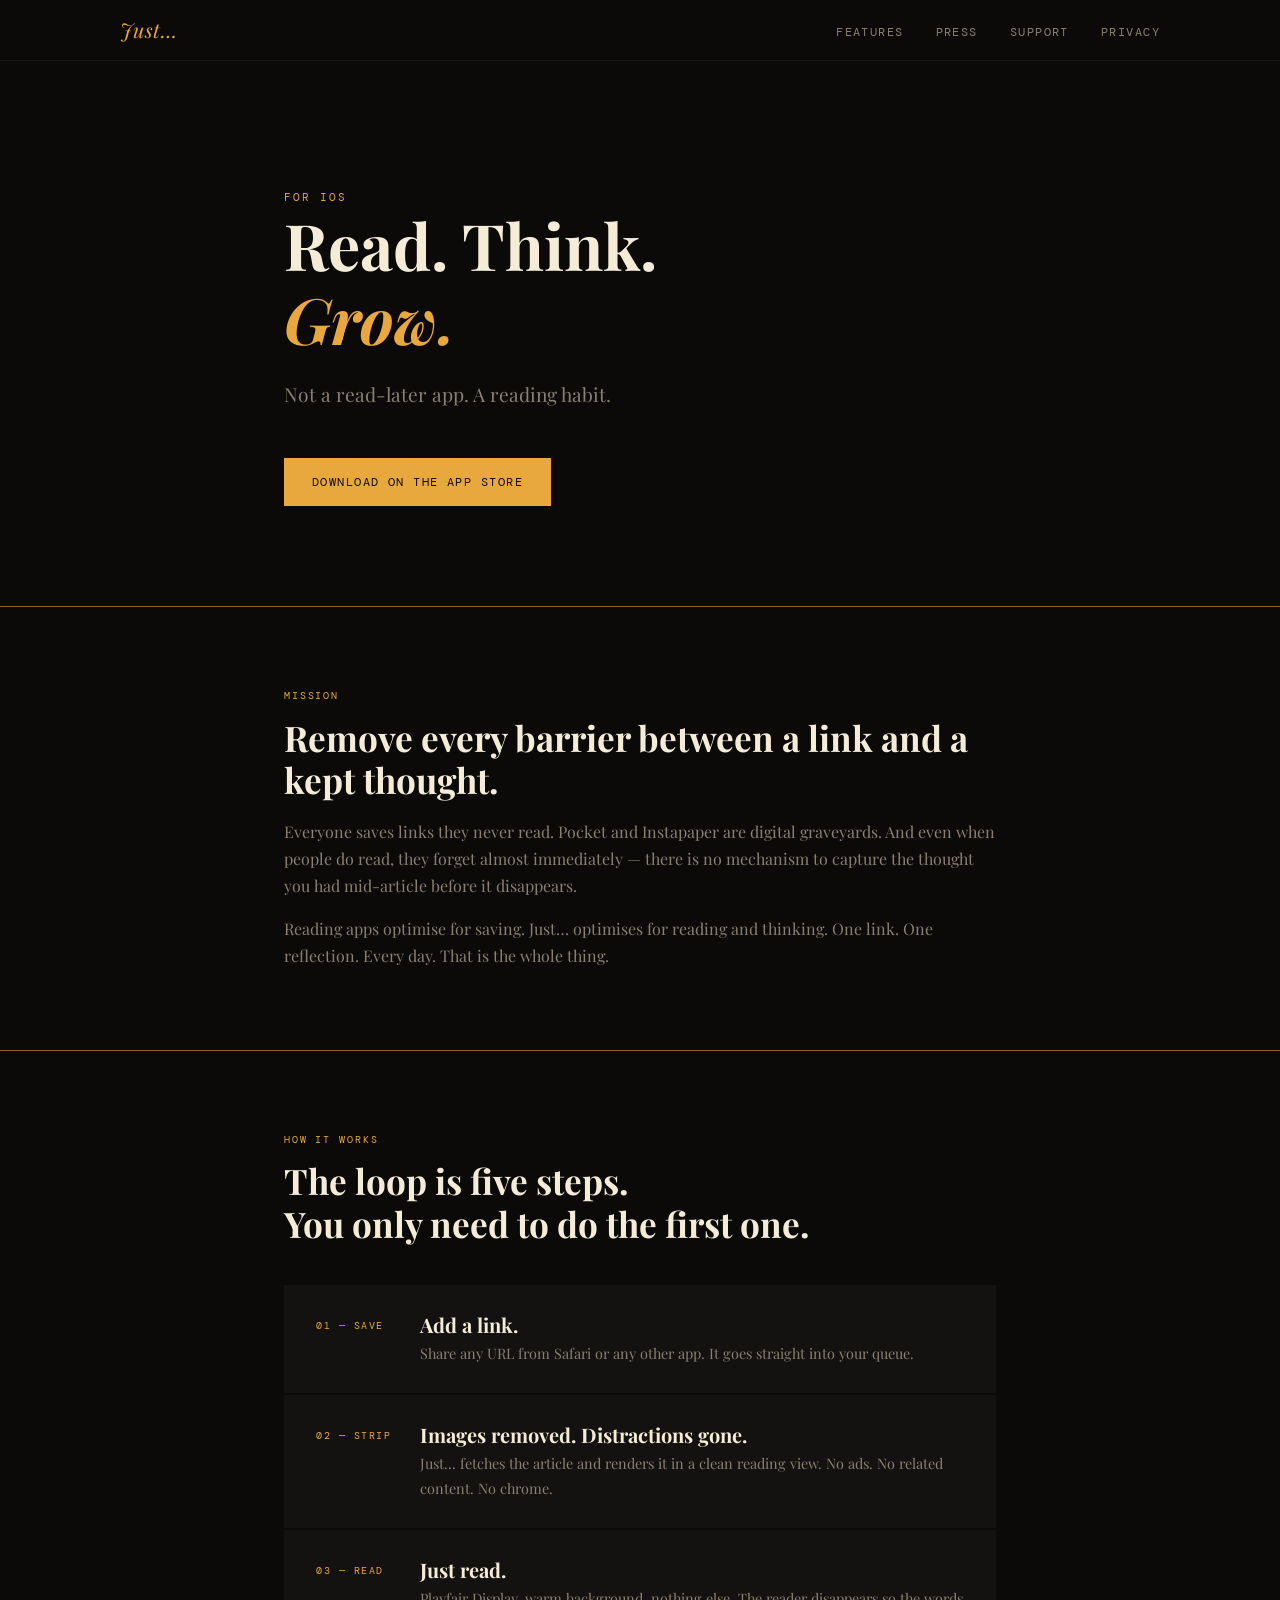
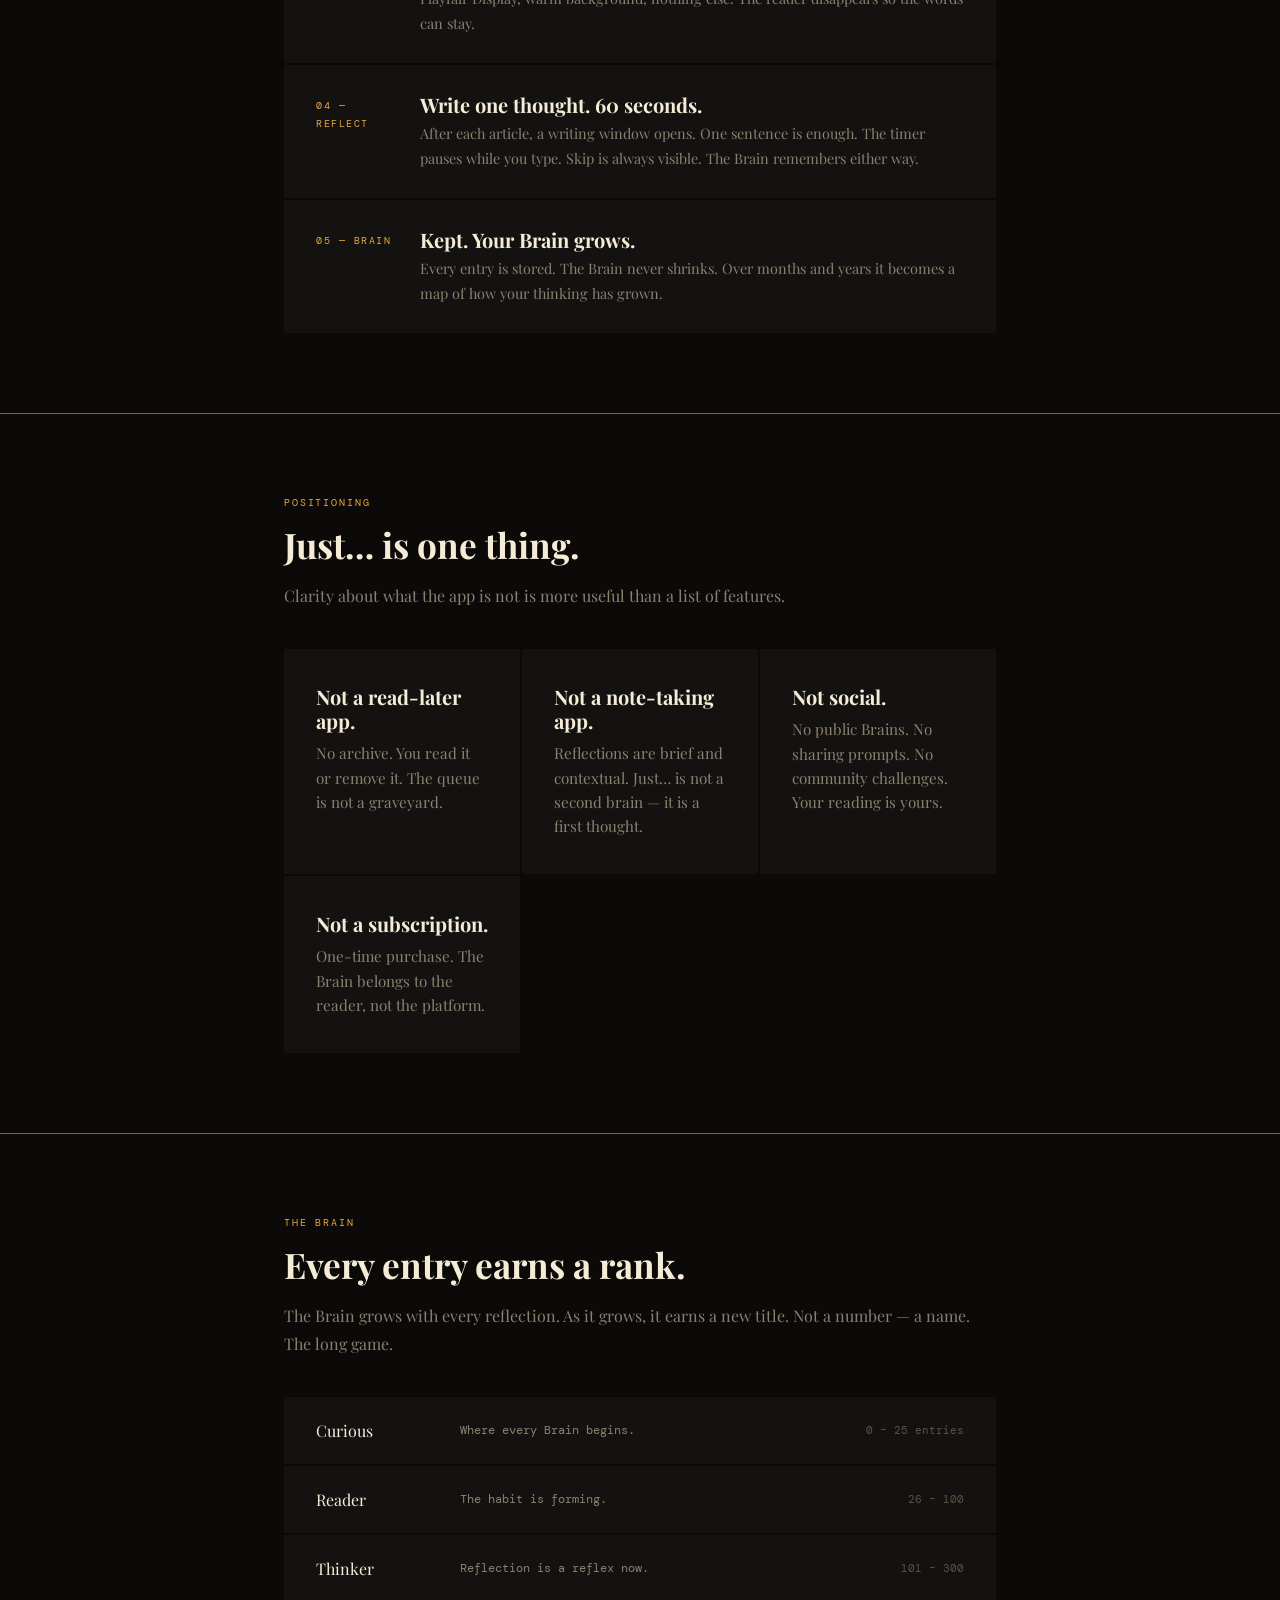
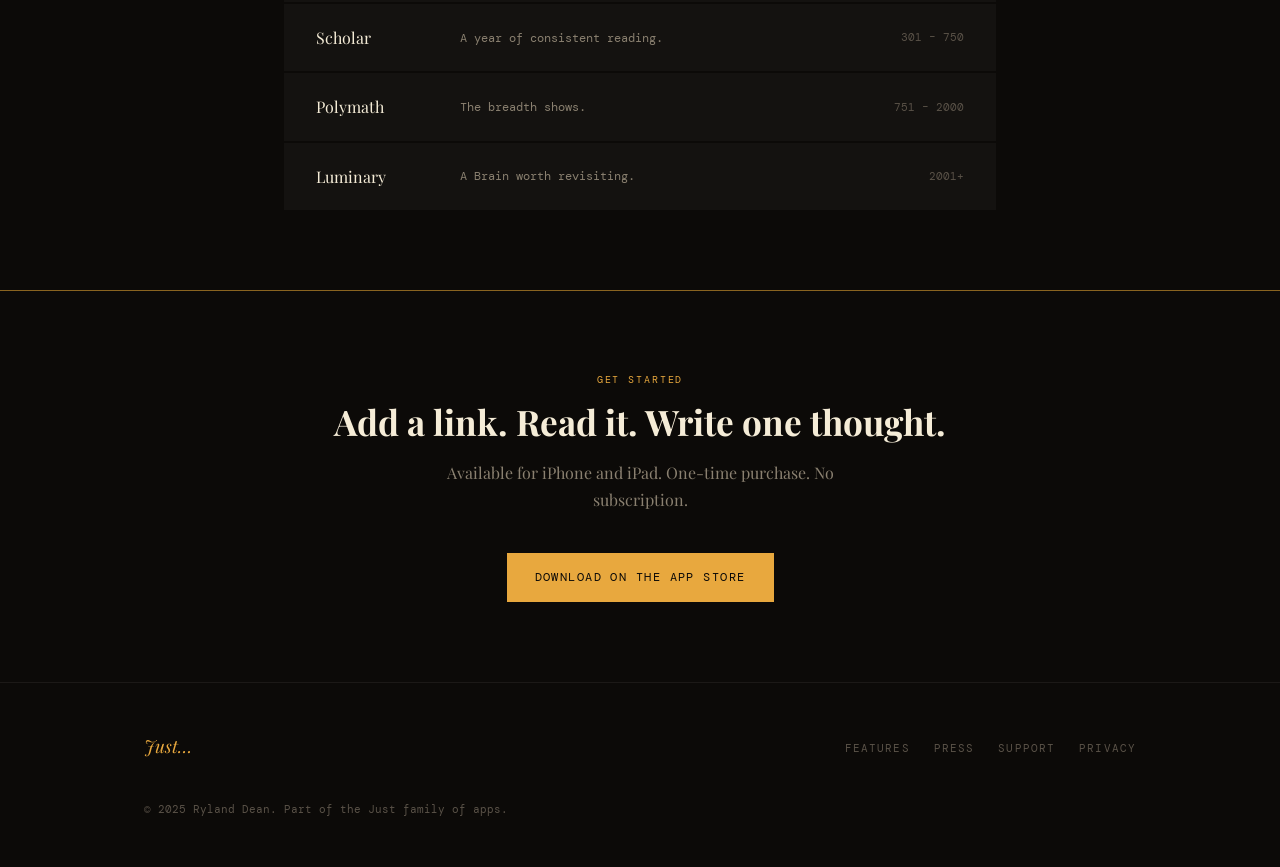
==== docs/index.html @ 93c85d73 "Website is built. Need screenshots next." ====
<!DOCTYPE html>
<html lang="en">
<head>
  <meta charset="UTF-8">
  <meta name="viewport" content="width=device-width, initial-scale=1.0">
  <title>Just… — Daily reading. A growing brain.</title>
  <meta name="description" content="Read one link. Reflect for 60 seconds. Watch your Brain grow. Just… is a reading habit app for iOS.">
  <link rel="stylesheet" href="style.css">
</head>
<body>

<nav>
  <div class="nav-inner">
    <a href="index.html" class="nav-logo">Just…</a>
    <ul class="nav-links">
      <li><a href="features.html">Features</a></li>
      <li><a href="press.html">Press</a></li>
      <li><a href="support.html">Support</a></li>
      <li><a href="privacy.html">Privacy</a></li>
    </ul>
  </div>
</nav>

<main>

  <!-- Hero -->
  <section class="hero">
    <div class="container">
      <span class="hero-eyebrow">For iOS</span>
      <h1 class="hero-title">Read. Think.<br><em>Grow.</em></h1>
      <p class="hero-sub">Not a read-later app. A reading habit.</p>
      <a href="#" class="btn btn--amber">Download on the App Store</a>
    </div>
  </section>

  <!-- Mission -->
  <section id="mission">
    <div class="container">
      <span class="label">Mission</span>
      <h2>Remove every barrier between a link and a kept thought.</h2>
      <p>
        Everyone saves links they never read. Pocket and Instapaper are digital graveyards.
        And even when people do read, they forget almost immediately — there is no mechanism
        to capture the thought you had mid-article before it disappears.
      </p>
      <p>
        Reading apps optimise for saving. Just… optimises for reading and thinking.
        One link. One reflection. Every day. That is the whole thing.
      </p>
    </div>
  </section>

  <!-- The Loop -->
  <section id="loop">
    <div class="container">
      <span class="label">How it works</span>
      <h2>The loop is five steps.<br>You only need to do the first one.</h2>

      <div class="loop">
        <div class="loop-step">
          <span class="loop-step-label">01 — Save</span>
          <div>
            <h3>Add a link.</h3>
            <p>Share any URL from Safari or any other app. It goes straight into your queue.</p>
          </div>
        </div>
        <div class="loop-step">
          <span class="loop-step-label">02 — Strip</span>
          <div>
            <h3>Images removed. Distractions gone.</h3>
            <p>Just… fetches the article and renders it in a clean reading view. No ads. No related content. No chrome.</p>
          </div>
        </div>
        <div class="loop-step">
          <span class="loop-step-label">03 — Read</span>
          <div>
            <h3>Just read.</h3>
            <p>Playfair Display, warm background, nothing else. The reader disappears so the words can stay.</p>
          </div>
        </div>
        <div class="loop-step">
          <span class="loop-step-label">04 — Reflect</span>
          <div>
            <h3>Write one thought. 60 seconds.</h3>
            <p>
              After each article, a writing window opens. One sentence is enough. The timer pauses
              while you type. Skip is always visible. The Brain remembers either way.
            </p>
          </div>
        </div>
        <div class="loop-step">
          <span class="loop-step-label">05 — Brain</span>
          <div>
            <h3>Kept. Your Brain grows.</h3>
            <p>Every entry is stored. The Brain never shrinks. Over months and years it becomes a map of how your thinking has grown.</p>
          </div>
        </div>
      </div>
    </div>
  </section>

  <!-- What it is not -->
  <section id="not">
    <div class="container">
      <span class="label">Positioning</span>
      <h2>Just… is one thing.</h2>
      <p>Clarity about what the app is not is more useful than a list of features.</p>

      <div class="card-grid" style="margin-top: 40px; grid-template-columns: repeat(auto-fit, minmax(200px, 1fr));">
        <div class="card">
          <h3>Not a read-later app.</h3>
          <p>No archive. You read it or remove it. The queue is not a graveyard.</p>
        </div>
        <div class="card">
          <h3>Not a note-taking app.</h3>
          <p>Reflections are brief and contextual. Just… is not a second brain — it is a first thought.</p>
        </div>
        <div class="card">
          <h3>Not social.</h3>
          <p>No public Brains. No sharing prompts. No community challenges. Your reading is yours.</p>
        </div>
        <div class="card">
          <h3>Not a subscription.</h3>
          <p>One-time purchase. The Brain belongs to the reader, not the platform.</p>
        </div>
      </div>
    </div>
  </section>

  <!-- The Brain Ranks -->
  <section id="brain">
    <div class="container">
      <span class="label">The Brain</span>
      <h2>Every entry earns a rank.</h2>
      <p>
        The Brain grows with every reflection. As it grows, it earns a new title.
        Not a number — a name. The long game.
      </p>

      <div class="rank-grid">
        <div class="rank-row">
          <span class="rank-title">Curious</span>
          <span class="rank-desc">Where every Brain begins.</span>
          <span class="rank-range">0 – 25 entries</span>
        </div>
        <div class="rank-row">
          <span class="rank-title">Reader</span>
          <span class="rank-desc">The habit is forming.</span>
          <span class="rank-range">26 – 100</span>
        </div>
        <div class="rank-row">
          <span class="rank-title">Thinker</span>
          <span class="rank-desc">Reflection is a reflex now.</span>
          <span class="rank-range">101 – 300</span>
        </div>
        <div class="rank-row">
          <span class="rank-title">Scholar</span>
          <span class="rank-desc">A year of consistent reading.</span>
          <span class="rank-range">301 – 750</span>
        </div>
        <div class="rank-row">
          <span class="rank-title">Polymath</span>
          <span class="rank-desc">The breadth shows.</span>
          <span class="rank-range">751 – 2000</span>
        </div>
        <div class="rank-row">
          <span class="rank-title">Luminary</span>
          <span class="rank-desc">A Brain worth revisiting.</span>
          <span class="rank-range">2001+</span>
        </div>
      </div>
    </div>
  </section>

  <!-- CTA -->
  <section>
    <div class="container" style="text-align: center;">
      <span class="label" style="display: block; text-align: center;">Get started</span>
      <h2>Add a link. Read it. Write one thought.</h2>
      <p style="max-width: 400px; margin: 0 auto 40px;">Available for iPhone and iPad. One-time purchase. No subscription.</p>
      <a href="#" class="btn btn--amber">Download on the App Store</a>
    </div>
  </section>

</main>

<footer>
  <div class="footer-inner">
    <span class="footer-logo">Just…</span>
    <ul class="footer-links">
      <li><a href="features.html">Features</a></li>
      <li><a href="press.html">Press</a></li>
      <li><a href="support.html">Support</a></li>
      <li><a href="privacy.html">Privacy</a></li>
    </ul>
    <p class="footer-copy">© 2025 Ryland Dean. Part of the Just family of apps.</p>
  </div>
</footer>

</body>
</html>
---- docs/style.css ----
@import url('https://fonts.googleapis.com/css2?family=Playfair+Display:ital,wght@0,400;0,600;0,700;1,400&family=DM+Mono:wght@400;500&display=swap');

*, *::before, *::after {
  box-sizing: border-box;
  margin: 0;
  padding: 0;
}

:root {
  --pageBg:      #0C0A08;
  --surface:     #141210;
  --surface2:    #1C1917;
  --amber:       #E8A83E;
  --amberDim:    #8A6420;
  --cream:       #F5ECD7;
  --muted:       #8A8070;
  --subtle:      #5A5248;
  --danger:      #E05A5A;

  --font-serif:  'Playfair Display', Georgia, serif;
  --font-mono:   'DM Mono', 'Courier New', monospace;
}

html {
  font-size: 16px;
  scroll-behavior: smooth;
}

body {
  background: var(--pageBg);
  color: var(--cream);
  font-family: var(--font-serif);
  line-height: 1.7;
  -webkit-font-smoothing: antialiased;
}

/* ─── Layout ─────────────────────────────────────────────── */

.container {
  max-width: 760px;
  margin: 0 auto;
  padding: 0 24px;
}

.container--wide {
  max-width: 1040px;
  margin: 0 auto;
  padding: 0 24px;
}

section {
  padding: 80px 0;
}

section + section {
  border-top: 1px solid var(--amberDim);
}

/* ─── Nav ─────────────────────────────────────────────────── */

nav {
  position: sticky;
  top: 0;
  z-index: 100;
  background: var(--pageBg);
  border-bottom: 1px solid var(--surface2);
  padding: 0 24px;
}

.nav-inner {
  max-width: 1040px;
  margin: 0 auto;
  display: flex;
  align-items: center;
  justify-content: space-between;
  height: 60px;
}

.nav-logo {
  font-family: var(--font-serif);
  font-style: italic;
  font-size: 1.25rem;
  color: var(--amber);
  text-decoration: none;
  letter-spacing: 0.02em;
}

.nav-links {
  display: flex;
  gap: 32px;
  list-style: none;
}

.nav-links a {
  font-family: var(--font-mono);
  font-size: 0.75rem;
  text-transform: uppercase;
  letter-spacing: 0.12em;
  color: var(--muted);
  text-decoration: none;
  transition: color 0.2s;
}

.nav-links a:hover,
.nav-links a.active {
  color: var(--cream);
}

/* ─── Hero ────────────────────────────────────────────────── */

.hero {
  padding: 120px 0 100px;
  border-top: none;
}

.hero-eyebrow {
  font-family: var(--font-mono);
  font-size: 0.7rem;
  text-transform: uppercase;
  letter-spacing: 0.18em;
  color: var(--amber);
  margin-bottom: 24px;
}

.hero-title {
  font-size: clamp(2.5rem, 6vw, 4rem);
  font-weight: 700;
  line-height: 1.15;
  color: var(--cream);
  margin-bottom: 24px;
}

.hero-title em {
  font-style: italic;
  color: var(--amber);
}

.hero-sub {
  font-size: 1.2rem;
  color: var(--muted);
  max-width: 480px;
  margin-bottom: 48px;
  line-height: 1.6;
}

/* ─── Buttons ─────────────────────────────────────────────── */

.btn {
  display: inline-block;
  font-family: var(--font-mono);
  font-size: 0.75rem;
  text-transform: uppercase;
  letter-spacing: 0.12em;
  padding: 14px 28px;
  text-decoration: none;
  transition: background 0.2s, color 0.2s;
  border: none;
  cursor: pointer;
}

.btn--amber {
  background: var(--amber);
  color: var(--pageBg);
}

.btn--amber:hover {
  background: var(--cream);
}

.btn--ghost {
  border: 1px solid var(--amberDim);
  color: var(--muted);
  background: transparent;
}

.btn--ghost:hover {
  border-color: var(--amber);
  color: var(--cream);
}

/* ─── Type ────────────────────────────────────────────────── */

h1, h2, h3, h4 {
  font-family: var(--font-serif);
  font-weight: 700;
  line-height: 1.2;
  color: var(--cream);
}

h2 {
  font-size: clamp(1.6rem, 3vw, 2.2rem);
  margin-bottom: 16px;
}

h3 {
  font-size: 1.25rem;
  margin-bottom: 10px;
}

p {
  color: var(--muted);
  margin-bottom: 16px;
}

p:last-child {
  margin-bottom: 0;
}

.label {
  font-family: var(--font-mono);
  font-size: 0.65rem;
  text-transform: uppercase;
  letter-spacing: 0.18em;
  color: var(--amber);
  margin-bottom: 12px;
  display: block;
}

a {
  color: var(--amber);
  text-decoration: none;
}

a:hover {
  text-decoration: underline;
}

/* ─── Cards ───────────────────────────────────────────────── */

.card-grid {
  display: grid;
  grid-template-columns: repeat(auto-fit, minmax(240px, 1fr));
  gap: 2px;
  margin-top: 48px;
}

.card {
  background: var(--surface);
  padding: 36px 32px;
}

.card-num {
  font-family: var(--font-mono);
  font-size: 0.65rem;
  letter-spacing: 0.15em;
  color: var(--subtle);
  margin-bottom: 16px;
  display: block;
}

.card h3 {
  color: var(--cream);
  margin-bottom: 8px;
}

.card p {
  font-size: 0.95rem;
  line-height: 1.6;
}

/* ─── Loop steps ──────────────────────────────────────────── */

.loop {
  display: flex;
  flex-direction: column;
  gap: 2px;
  margin-top: 40px;
}

.loop-step {
  background: var(--surface);
  padding: 28px 32px;
  display: grid;
  grid-template-columns: 80px 1fr;
  gap: 24px;
  align-items: start;
}

.loop-step-label {
  font-family: var(--font-mono);
  font-size: 0.65rem;
  letter-spacing: 0.15em;
  color: var(--amber);
  text-transform: uppercase;
  padding-top: 4px;
}

.loop-step h3 {
  margin-bottom: 4px;
}

.loop-step p {
  font-size: 0.9rem;
}

/* ─── Rank table ──────────────────────────────────────────── */

.rank-grid {
  margin-top: 40px;
  display: flex;
  flex-direction: column;
  gap: 2px;
}

.rank-row {
  background: var(--surface);
  padding: 20px 32px;
  display: grid;
  grid-template-columns: 120px 1fr auto;
  align-items: center;
  gap: 24px;
}

.rank-title {
  font-family: var(--font-serif);
  font-size: 1rem;
  color: var(--cream);
}

.rank-desc {
  font-family: var(--font-mono);
  font-size: 0.75rem;
  color: var(--muted);
}

.rank-range {
  font-family: var(--font-mono);
  font-size: 0.7rem;
  color: var(--subtle);
  text-align: right;
  white-space: nowrap;
}

/* ─── Feature detail ──────────────────────────────────────── */

.feature-block {
  display: grid;
  grid-template-columns: 1fr 1fr;
  gap: 80px;
  align-items: start;
}

.feature-block + .feature-block {
  margin-top: 80px;
  padding-top: 80px;
  border-top: 1px solid var(--surface2);
}

@media (max-width: 640px) {
  .feature-block {
    grid-template-columns: 1fr;
    gap: 32px;
  }
}

.feature-aside {
  background: var(--surface);
  padding: 36px 32px;
}

.feature-aside p {
  font-size: 0.9rem;
  line-height: 1.7;
}

.feature-aside .quote {
  font-style: italic;
  font-size: 1.05rem;
  color: var(--cream);
  border-left: 2px solid var(--amber);
  padding-left: 20px;
  margin-bottom: 16px;
}

/* ─── Press kit ───────────────────────────────────────────── */

.fact-list {
  margin-top: 32px;
  display: flex;
  flex-direction: column;
  gap: 2px;
}

.fact-row {
  background: var(--surface);
  padding: 18px 28px;
  display: grid;
  grid-template-columns: 160px 1fr;
  gap: 16px;
  align-items: baseline;
}

.fact-key {
  font-family: var(--font-mono);
  font-size: 0.65rem;
  text-transform: uppercase;
  letter-spacing: 0.15em;
  color: var(--amber);
}

.fact-val {
  font-size: 0.95rem;
  color: var(--cream);
}

/* ─── Tagline list ────────────────────────────────────────── */

.tagline-list {
  list-style: none;
  margin-top: 32px;
  display: flex;
  flex-direction: column;
  gap: 2px;
}

.tagline-list li {
  background: var(--surface);
  padding: 22px 28px;
  font-style: italic;
  font-size: 1.1rem;
  color: var(--cream);
  display: flex;
  justify-content: space-between;
  align-items: center;
  gap: 16px;
}

.tagline-list .tagline-use {
  font-style: normal;
  font-family: var(--font-mono);
  font-size: 0.65rem;
  color: var(--subtle);
  text-transform: uppercase;
  letter-spacing: 0.12em;
  white-space: nowrap;
}

/* ─── FAQ ─────────────────────────────────────────────────── */

.faq-list {
  margin-top: 40px;
  display: flex;
  flex-direction: column;
  gap: 2px;
}

.faq-item {
  background: var(--surface);
}

.faq-q {
  padding: 24px 28px;
  font-family: var(--font-serif);
  font-size: 1rem;
  color: var(--cream);
  cursor: pointer;
  list-style: none;
  display: flex;
  justify-content: space-between;
  align-items: center;
  user-select: none;
}

.faq-q::after {
  content: '+';
  font-family: var(--font-mono);
  font-size: 1rem;
  color: var(--amber);
  flex-shrink: 0;
}

details[open] .faq-q::after {
  content: '−';
}

.faq-a {
  padding: 0 28px 24px;
  color: var(--muted);
  font-size: 0.95rem;
  line-height: 1.7;
  border-top: 1px solid var(--surface2);
  padding-top: 16px;
}

/* ─── Privacy ─────────────────────────────────────────────── */

.prose h2 {
  font-size: 1.4rem;
  margin-top: 48px;
  margin-bottom: 12px;
}

.prose h3 {
  margin-top: 32px;
  margin-bottom: 8px;
  color: var(--cream);
}

.prose p,
.prose li {
  font-size: 0.95rem;
  color: var(--muted);
  line-height: 1.75;
}

.prose ul,
.prose ol {
  padding-left: 24px;
  margin-bottom: 16px;
}

.prose li {
  margin-bottom: 6px;
}

/* ─── Footer ──────────────────────────────────────────────── */

footer {
  border-top: 1px solid var(--surface2);
  padding: 48px 0;
  margin-top: 0;
}

.footer-inner {
  max-width: 1040px;
  margin: 0 auto;
  padding: 0 24px;
  display: flex;
  justify-content: space-between;
  align-items: center;
  gap: 24px;
  flex-wrap: wrap;
}

.footer-logo {
  font-family: var(--font-serif);
  font-style: italic;
  font-size: 1.1rem;
  color: var(--amber);
}

.footer-links {
  display: flex;
  gap: 24px;
  list-style: none;
}

.footer-links a {
  font-family: var(--font-mono);
  font-size: 0.7rem;
  text-transform: uppercase;
  letter-spacing: 0.1em;
  color: var(--subtle);
  text-decoration: none;
  transition: color 0.2s;
}

.footer-links a:hover {
  color: var(--cream);
}

.footer-copy {
  font-family: var(--font-mono);
  font-size: 0.7rem;
  color: var(--subtle);
  width: 100%;
  margin-top: 16px;
}

/* ─── Responsive ──────────────────────────────────────────── */

@media (max-width: 640px) {
  section {
    padding: 56px 0;
  }

  .hero {
    padding: 80px 0 64px;
  }

  .rank-row {
    grid-template-columns: 1fr auto;
  }

  .rank-desc {
    display: none;
  }

  .loop-step {
    grid-template-columns: 60px 1fr;
  }

  .fact-row {
    grid-template-columns: 1fr;
    gap: 4px;
  }

  .tagline-list li {
    flex-direction: column;
    align-items: flex-start;
    gap: 8px;
  }

  .footer-inner {
    flex-direction: column;
    align-items: flex-start;
  }
}
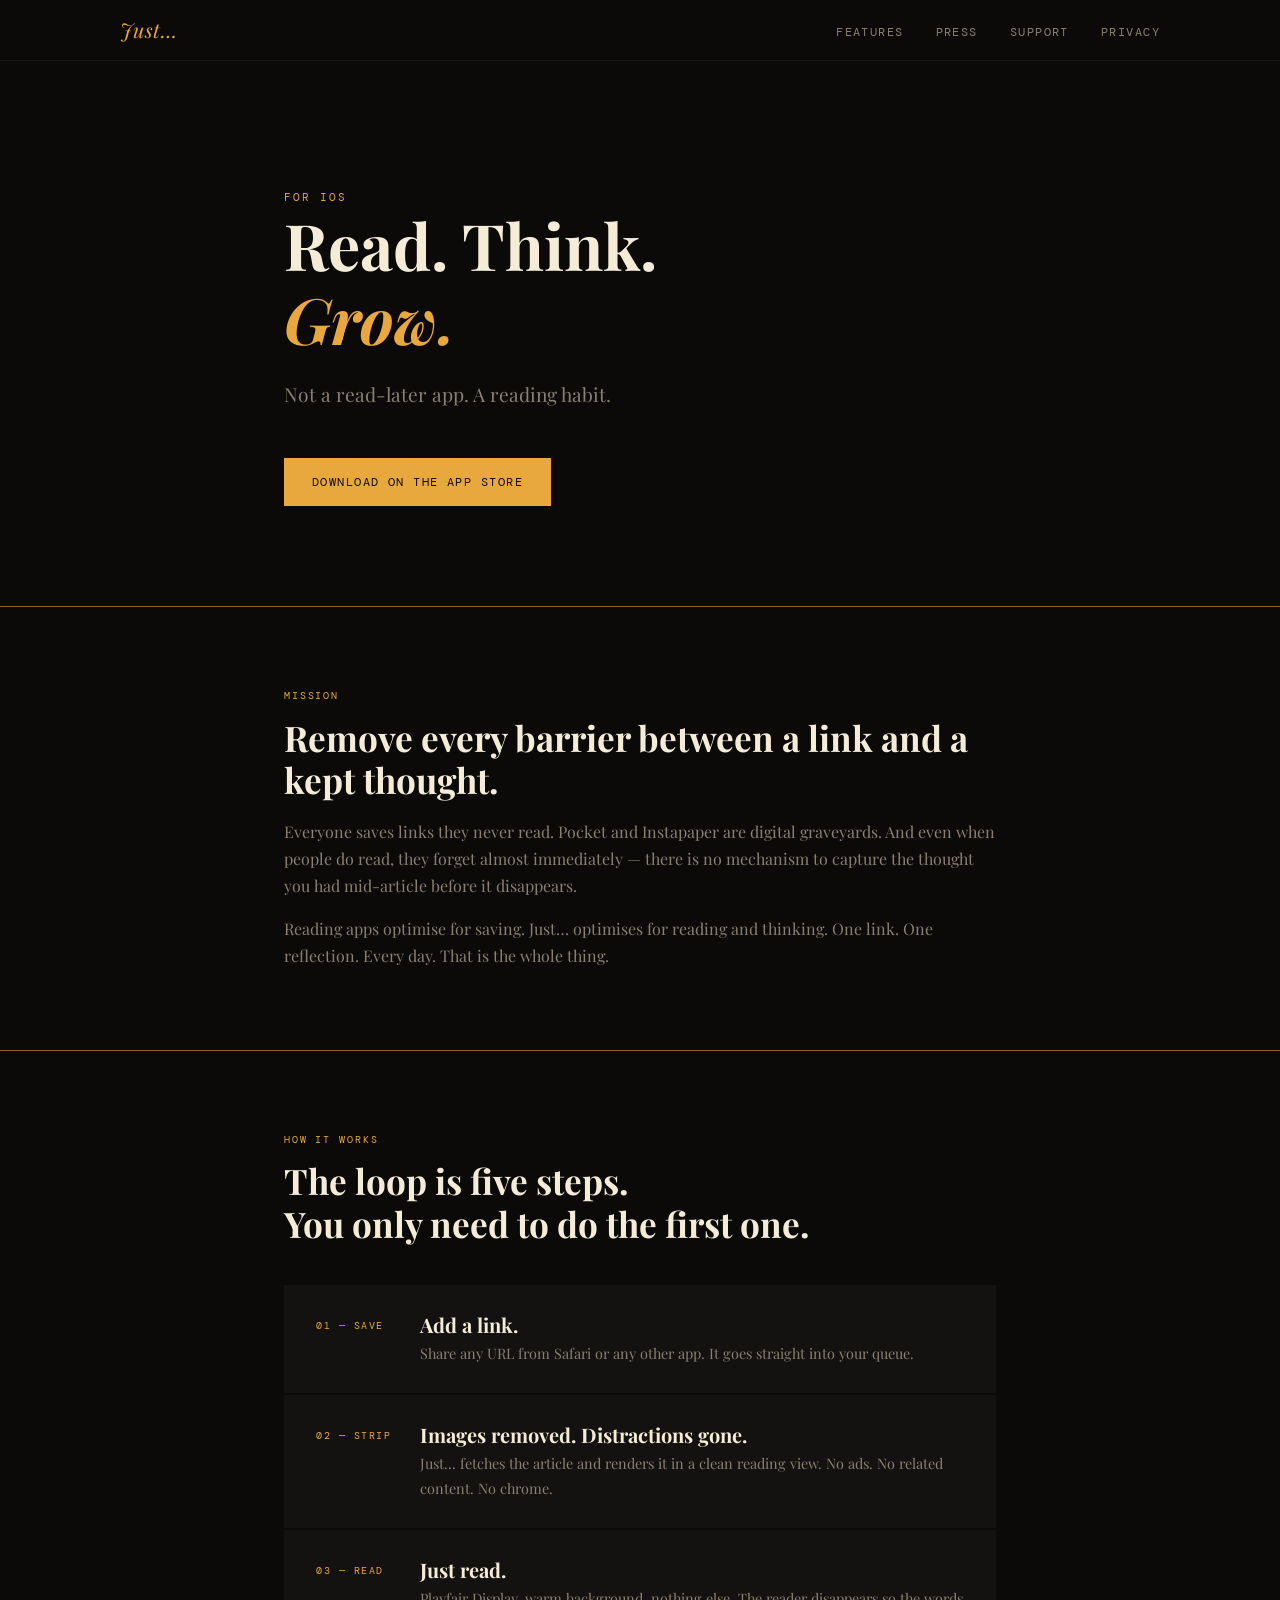
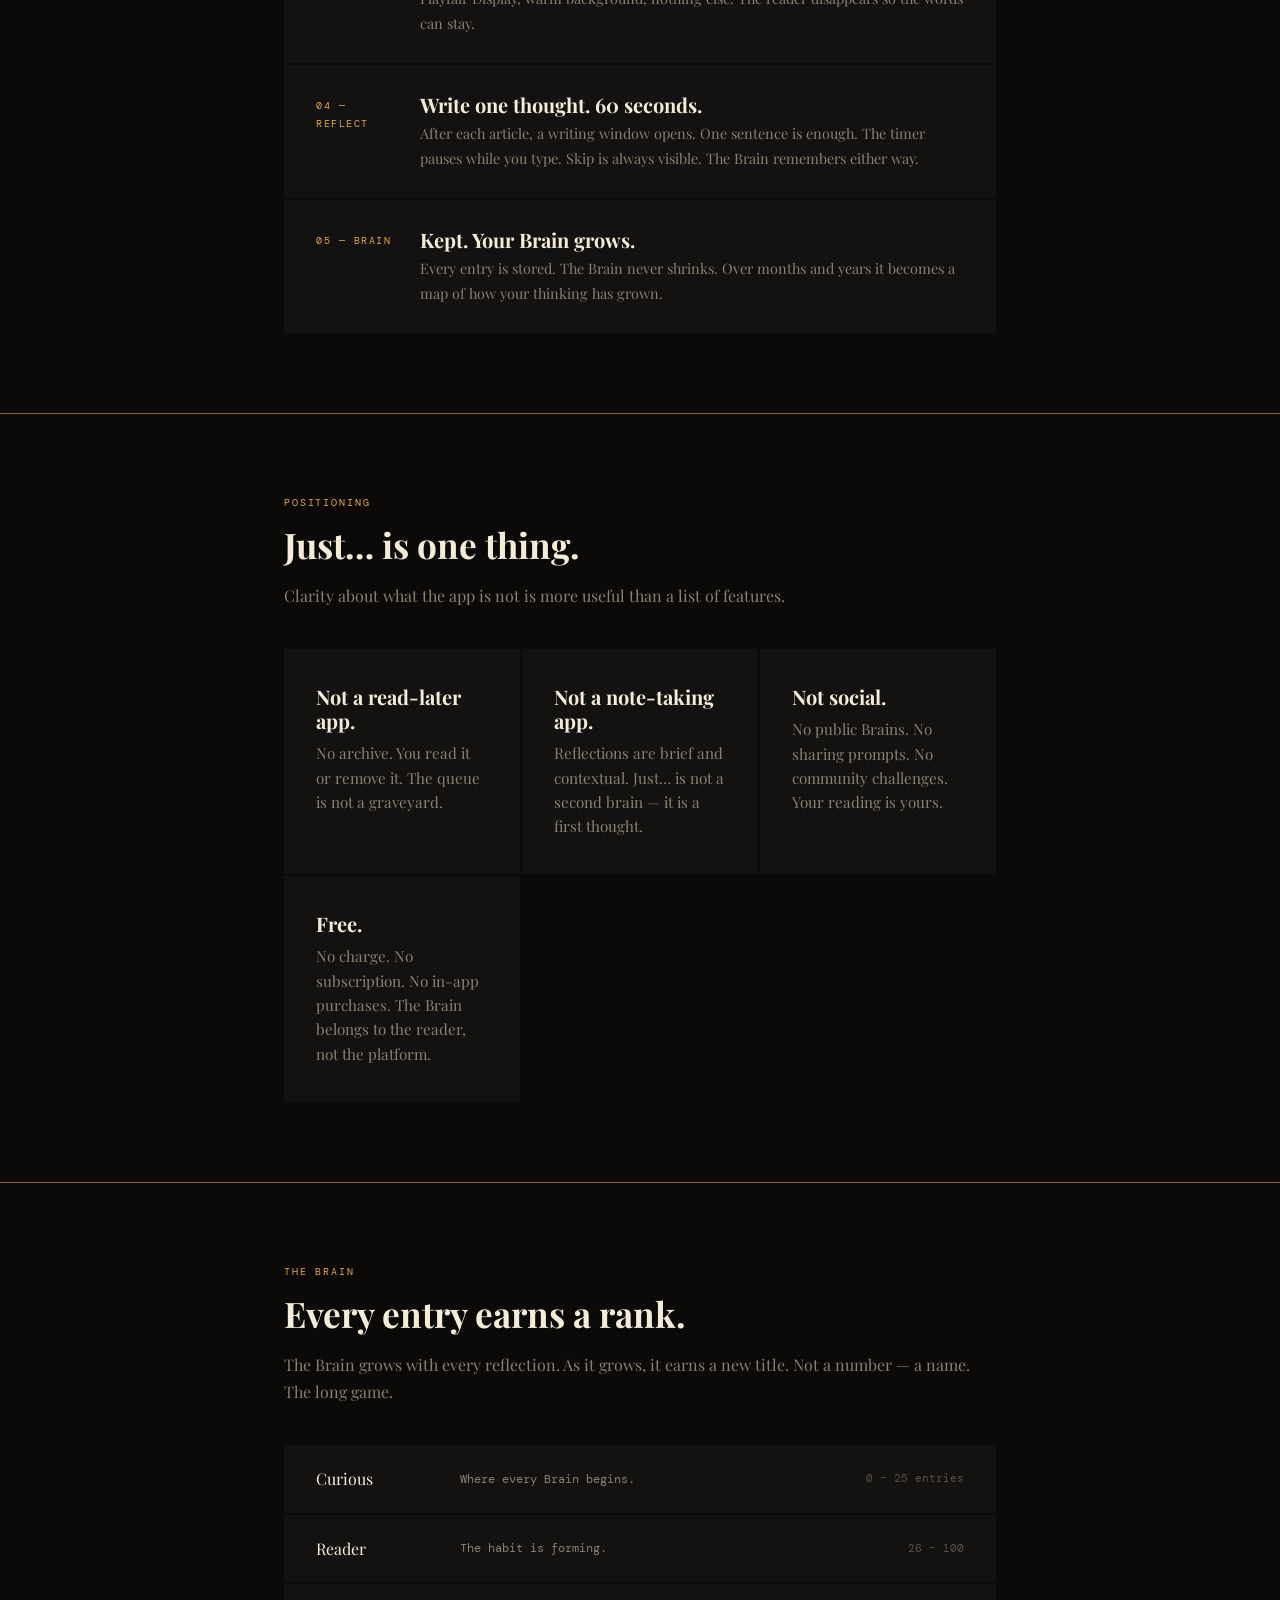
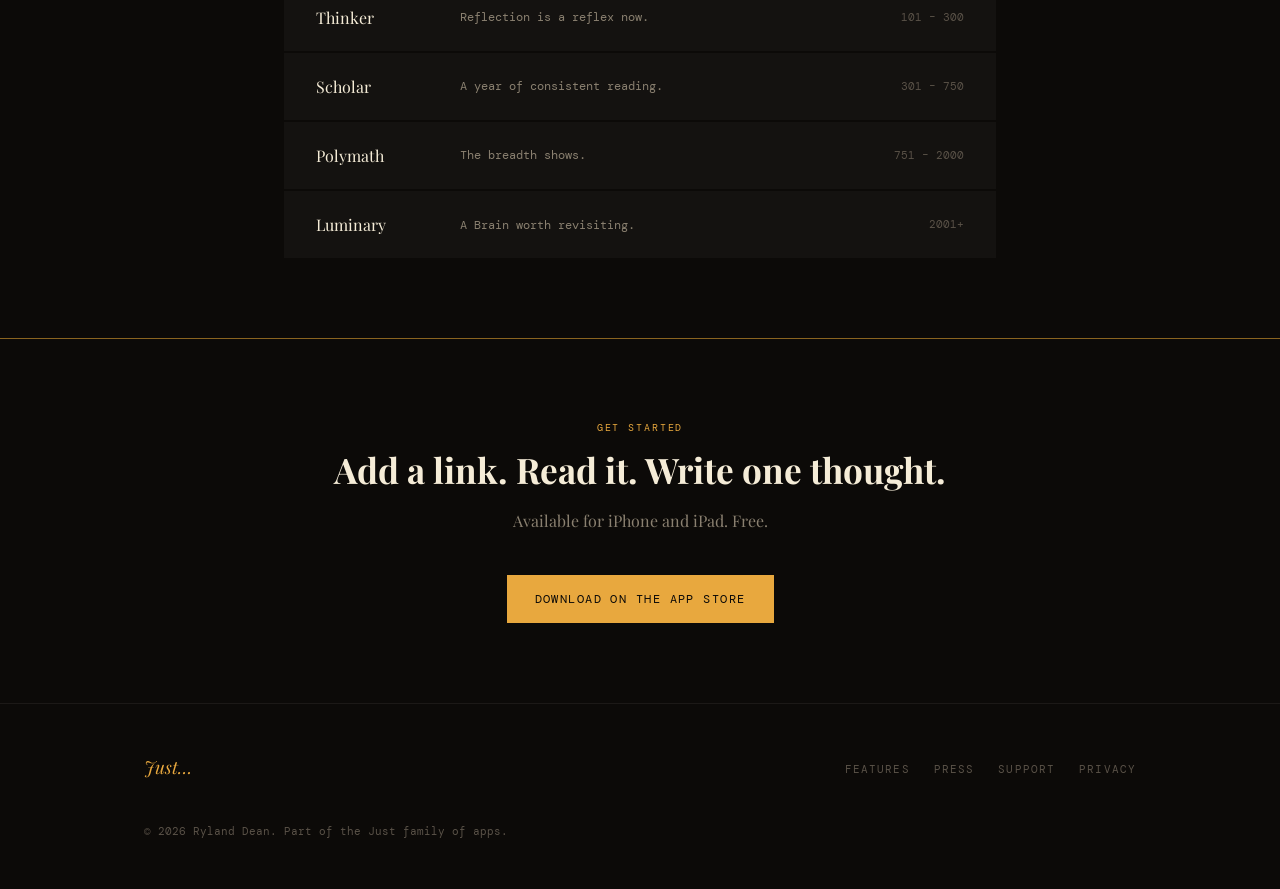
==== commit 2714e66c: "docs: deep website audit — fix inaccuracies, add missing feature docs Remove all false premium/paid-" ====
--- a/docs/index.html
+++ b/docs/index.html
@@ -120,8 +120,8 @@
           <p>No public Brains. No sharing prompts. No community challenges. Your reading is yours.</p>
         </div>
         <div class="card">
-          <h3>Not a subscription.</h3>
-          <p>One-time purchase. The Brain belongs to the reader, not the platform.</p>
+          <h3>Free.</h3>
+          <p>No charge. No subscription. No in-app purchases. The Brain belongs to the reader, not the platform.</p>
         </div>
       </div>
     </div>
@@ -177,7 +177,7 @@
     <div class="container" style="text-align: center;">
       <span class="label" style="display: block; text-align: center;">Get started</span>
       <h2>Add a link. Read it. Write one thought.</h2>
-      <p style="max-width: 400px; margin: 0 auto 40px;">Available for iPhone and iPad. One-time purchase. No subscription.</p>
+      <p style="max-width: 400px; margin: 0 auto 40px;">Available for iPhone and iPad. Free.</p>
       <a href="#" class="btn btn--amber">Download on the App Store</a>
     </div>
   </section>
@@ -193,7 +193,7 @@
       <li><a href="support.html">Support</a></li>
       <li><a href="privacy.html">Privacy</a></li>
     </ul>
-    <p class="footer-copy">© 2025 Ryland Dean. Part of the Just family of apps.</p>
+    <p class="footer-copy">© 2026 Ryland Dean. Part of the Just family of apps.</p>
   </div>
 </footer>
 
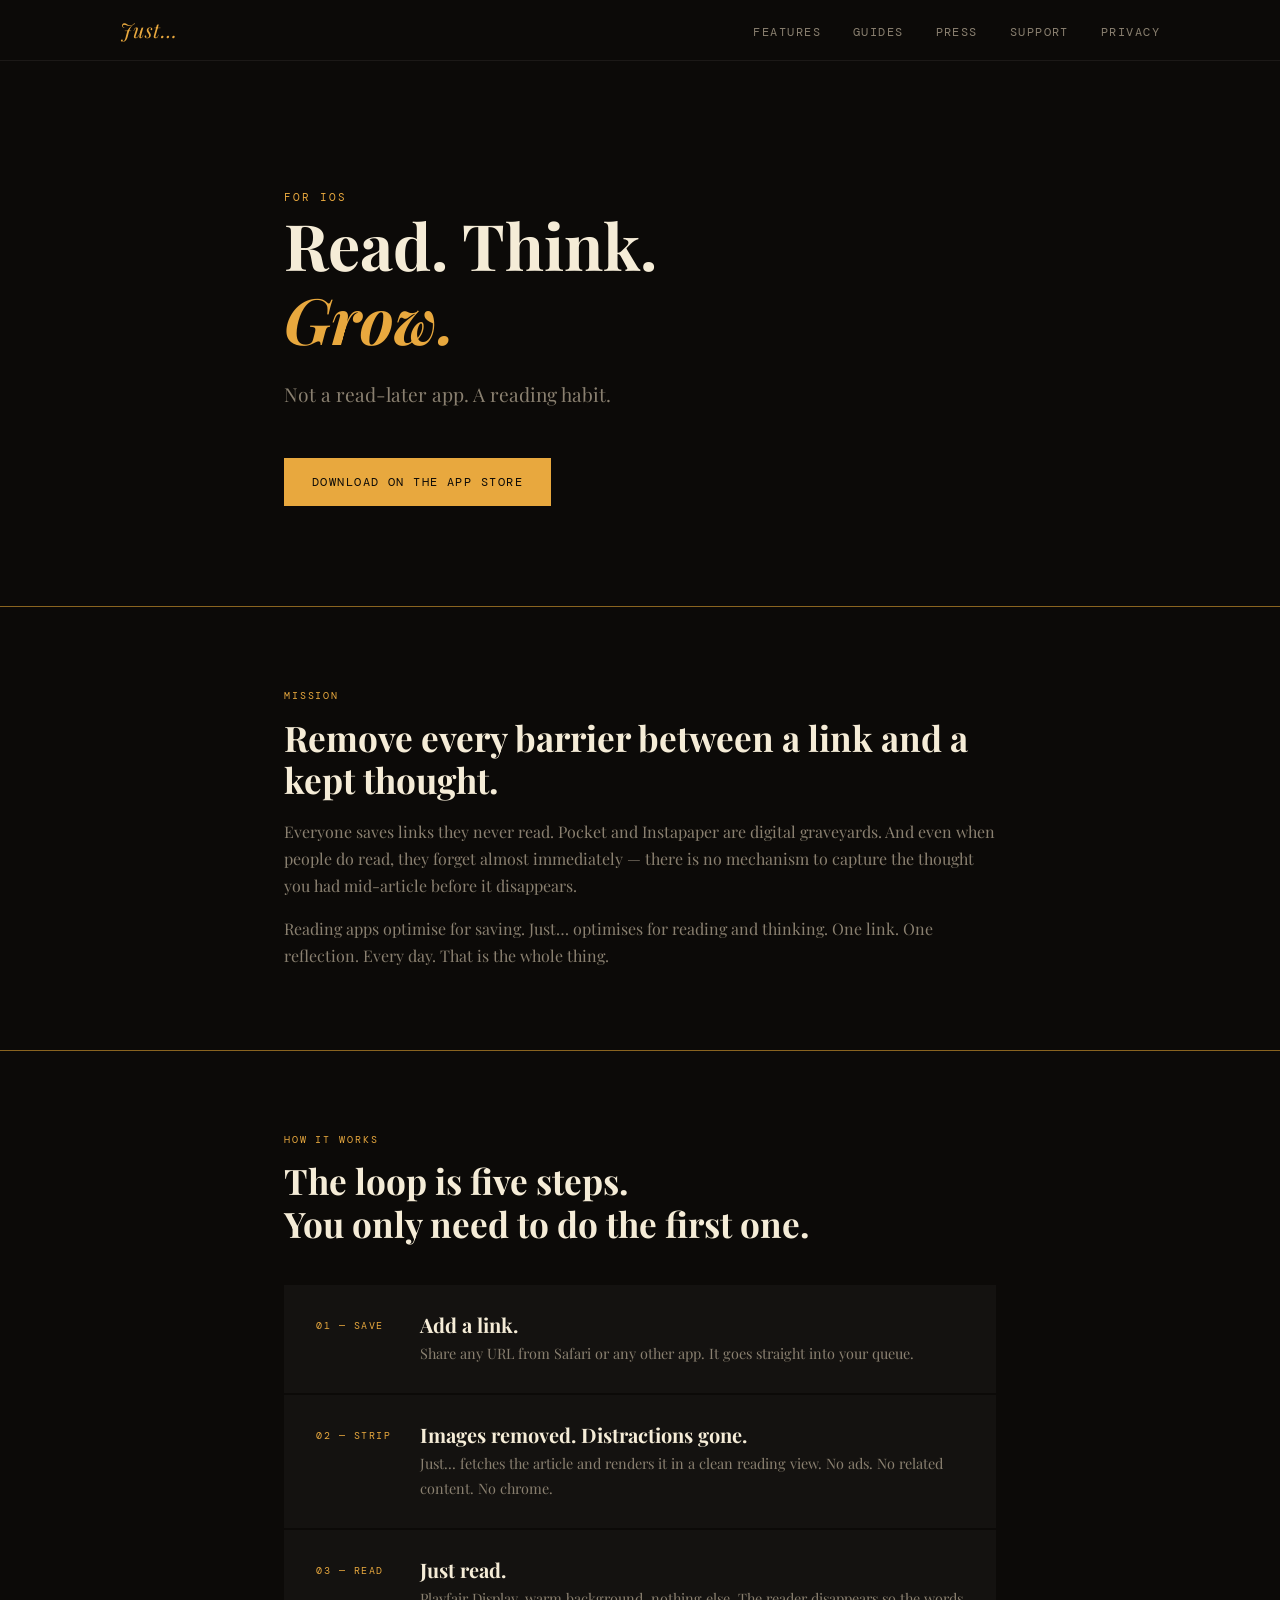
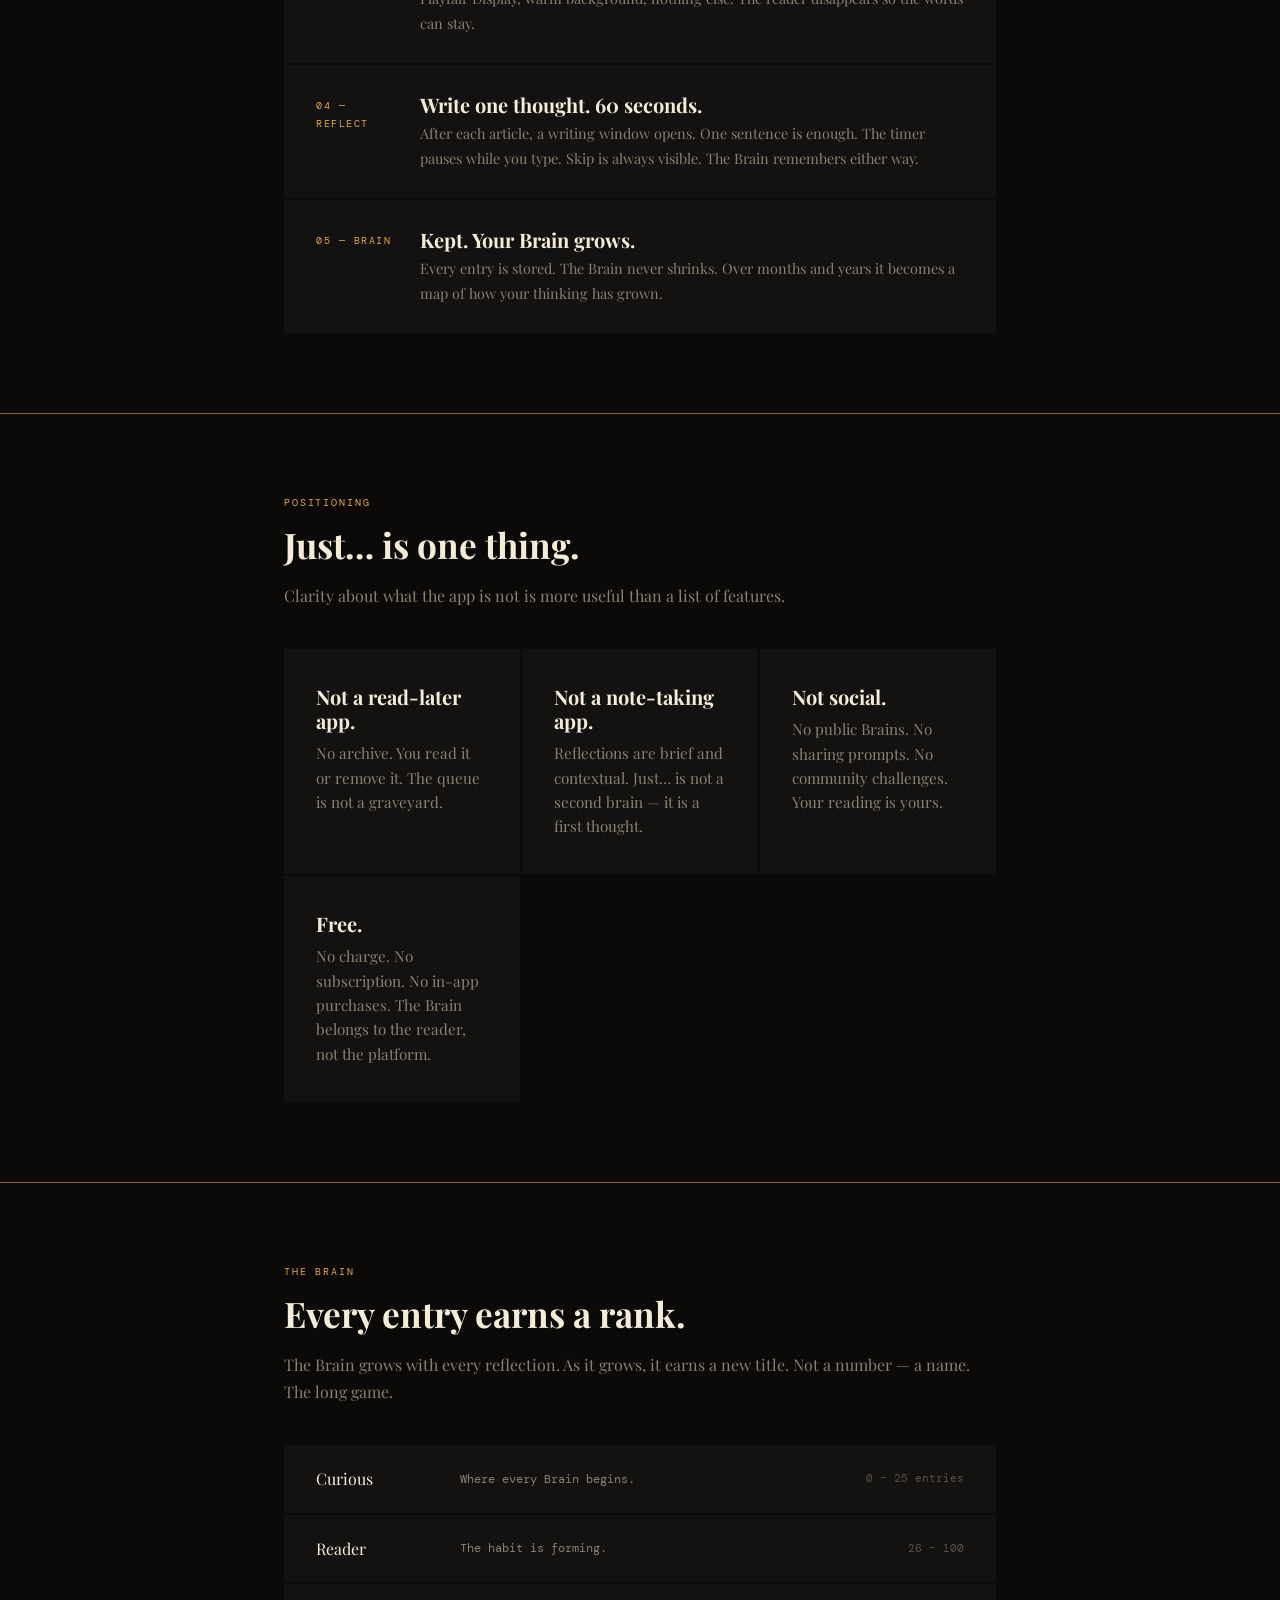
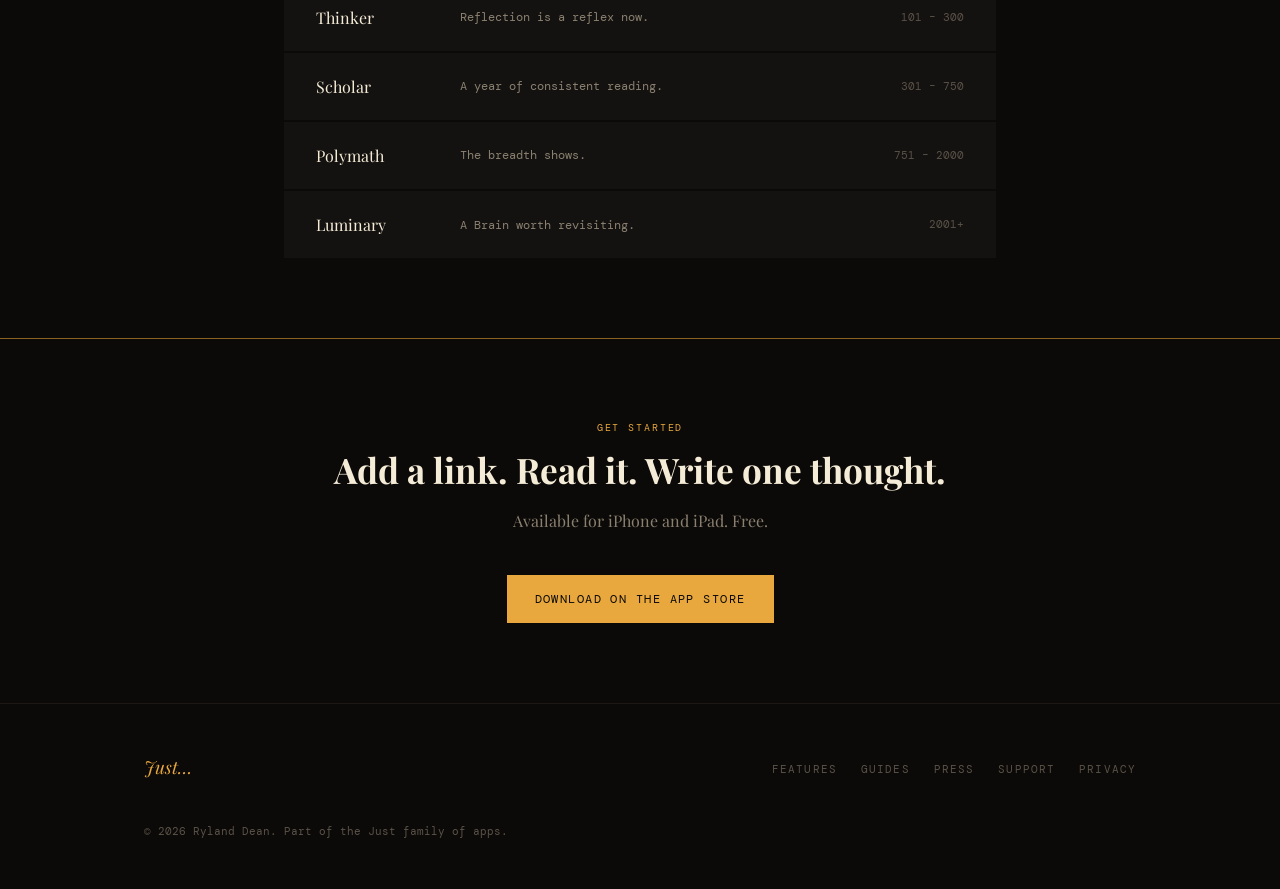
==== commit 83fdafbd: "chore: update docs site and project config Co-Authored-By: Claude Sonnet 4.6 <noreply@anthropic.com>" ====
--- a/docs/index.html
+++ b/docs/index.html
@@ -14,6 +14,7 @@
     <a href="index.html" class="nav-logo">Just…</a>
     <ul class="nav-links">
       <li><a href="features.html">Features</a></li>
+      <li><a href="guides.html">Guides</a></li>
       <li><a href="press.html">Press</a></li>
       <li><a href="support.html">Support</a></li>
       <li><a href="privacy.html">Privacy</a></li>
@@ -189,6 +190,7 @@
     <span class="footer-logo">Just…</span>
     <ul class="footer-links">
       <li><a href="features.html">Features</a></li>
+      <li><a href="guides.html">Guides</a></li>
       <li><a href="press.html">Press</a></li>
       <li><a href="support.html">Support</a></li>
       <li><a href="privacy.html">Privacy</a></li>
--- a/docs/style.css
+++ b/docs/style.css
@@ -567,6 +567,112 @@
   margin-top: 16px;
 }
 
+/* ─── Guide cards ────────────────────────────────────────── */
+
+.guide-grid {
+  display: grid;
+  grid-template-columns: repeat(auto-fit, minmax(280px, 1fr));
+  gap: 2px;
+  margin-top: 48px;
+}
+
+.guide-card {
+  background: var(--surface);
+  padding: 36px 32px;
+  text-decoration: none;
+  display: block;
+  transition: background 0.2s;
+}
+
+.guide-card:hover {
+  background: var(--surface2);
+  text-decoration: none;
+}
+
+.guide-card-num {
+  font-family: var(--font-mono);
+  font-size: 0.65rem;
+  letter-spacing: 0.15em;
+  color: var(--amber);
+  margin-bottom: 16px;
+  display: block;
+  text-transform: uppercase;
+}
+
+.guide-card h3 {
+  color: var(--cream);
+  margin-bottom: 8px;
+}
+
+.guide-card p {
+  font-size: 0.9rem;
+  line-height: 1.6;
+  margin-bottom: 20px;
+}
+
+.guide-card-cta {
+  font-family: var(--font-mono);
+  font-size: 0.65rem;
+  text-transform: uppercase;
+  letter-spacing: 0.12em;
+  color: var(--amber);
+}
+
+/* ─── Guide tips ──────────────────────────────────────────── */
+
+.tip {
+  background: var(--surface);
+  border-left: 2px solid var(--amber);
+  padding: 24px 28px;
+  margin: 32px 0;
+}
+
+.tip p {
+  font-size: 0.9rem;
+  line-height: 1.7;
+  margin: 0;
+}
+
+.tip-label {
+  font-family: var(--font-mono);
+  font-size: 0.6rem;
+  text-transform: uppercase;
+  letter-spacing: 0.15em;
+  color: var(--amber);
+  margin-bottom: 8px;
+  display: block;
+}
+
+/* ─── Guide control list ──────────────────────────────────── */
+
+.control-list {
+  margin-top: 32px;
+  display: flex;
+  flex-direction: column;
+  gap: 2px;
+}
+
+.control-row {
+  background: var(--surface);
+  padding: 18px 28px;
+  display: grid;
+  grid-template-columns: 160px 1fr;
+  gap: 16px;
+  align-items: baseline;
+}
+
+.control-name {
+  font-family: var(--font-mono);
+  font-size: 0.7rem;
+  color: var(--cream);
+}
+
+.control-desc {
+  font-size: 0.9rem;
+  color: var(--muted);
+  margin: 0;
+}
+
 /* ─── Responsive ──────────────────────────────────────────── */
 
 @media (max-width: 640px) {
@@ -591,6 +697,11 @@
   }
 
   .fact-row {
+    grid-template-columns: 1fr;
+    gap: 4px;
+  }
+
+  .control-row {
     grid-template-columns: 1fr;
     gap: 4px;
   }
